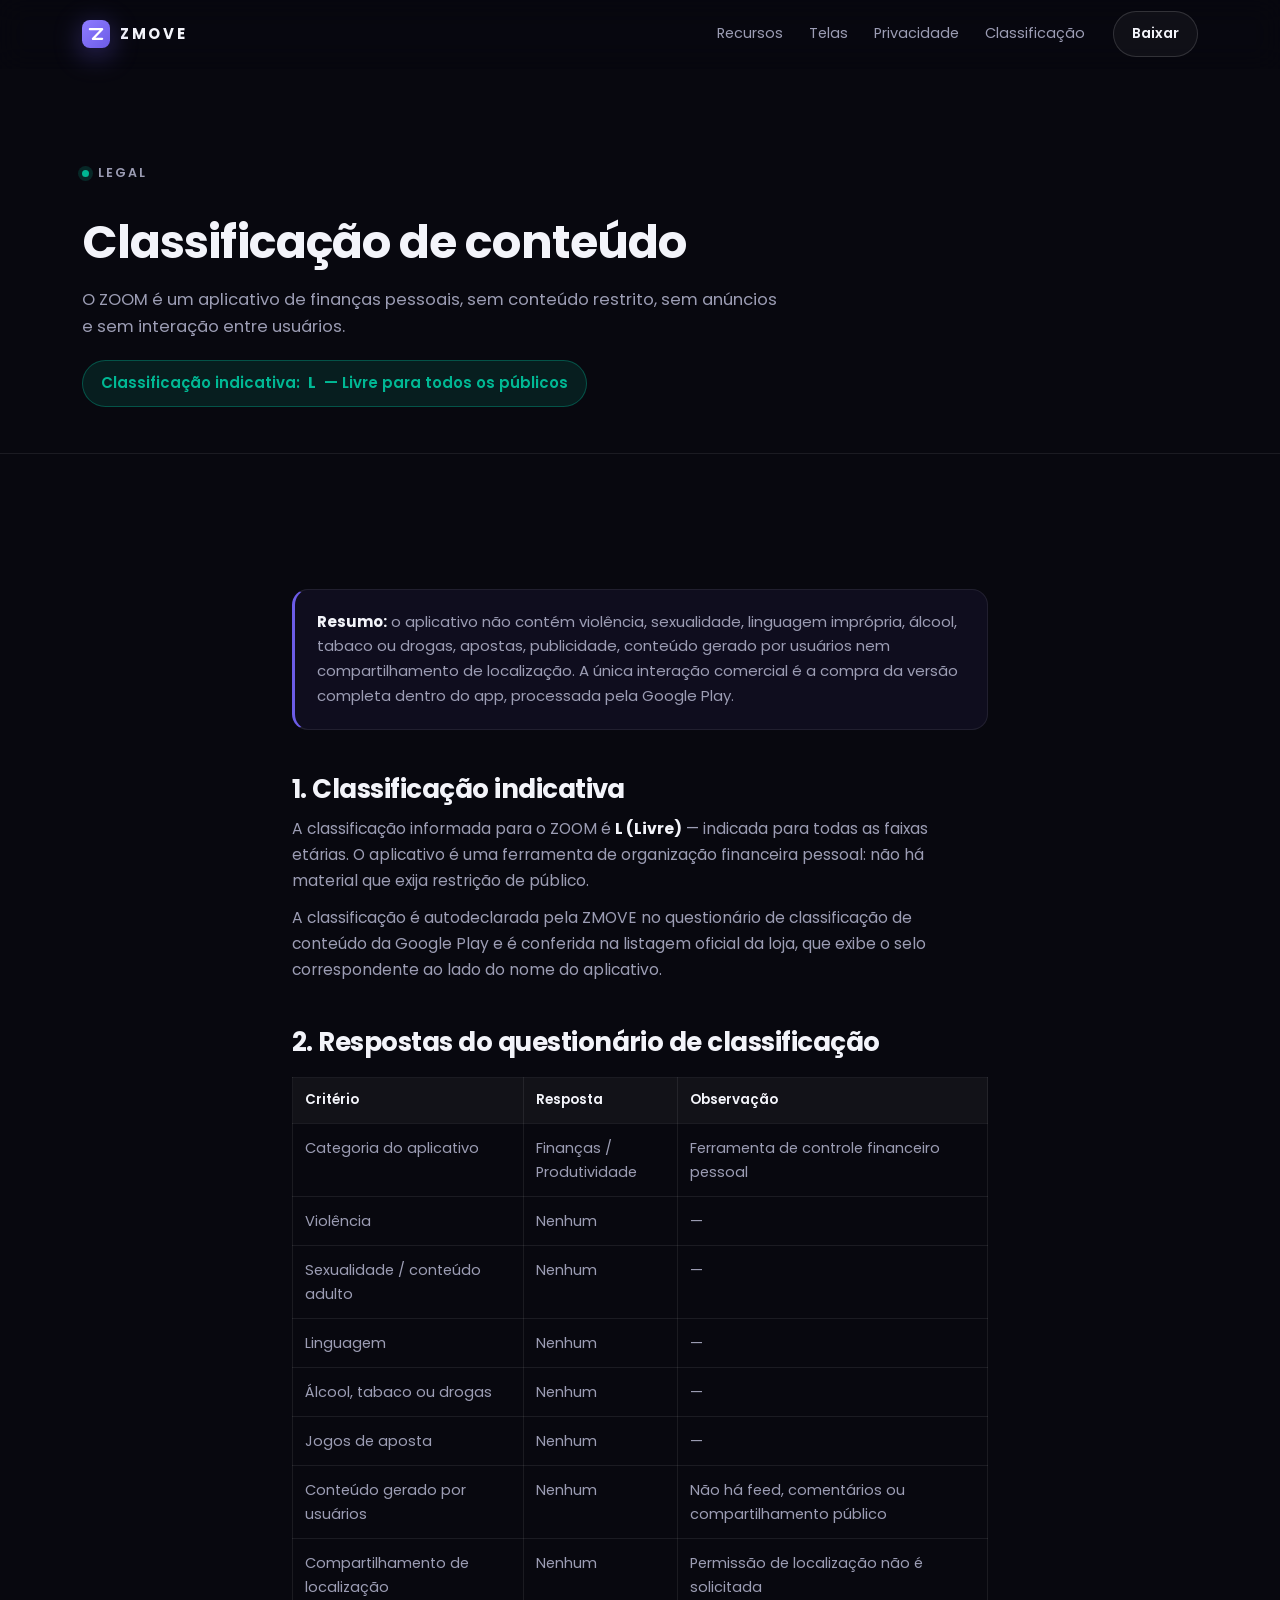
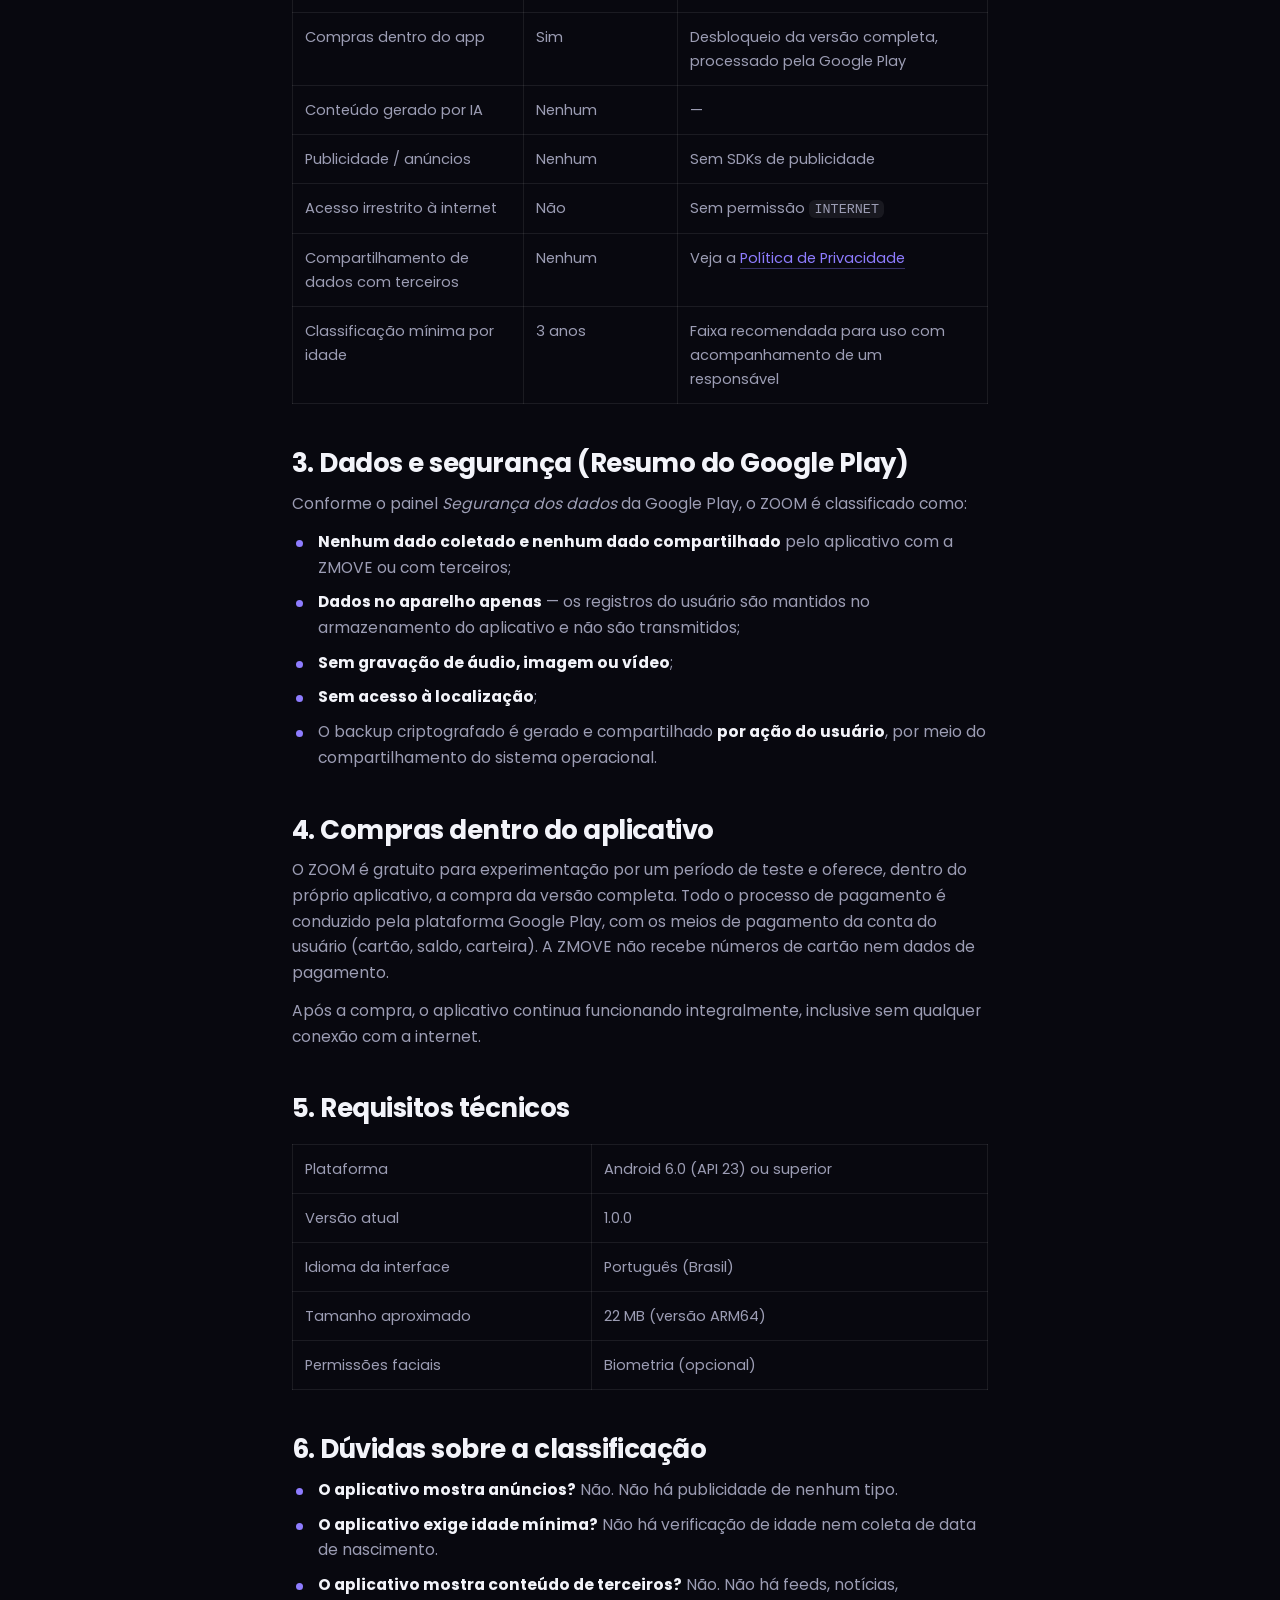
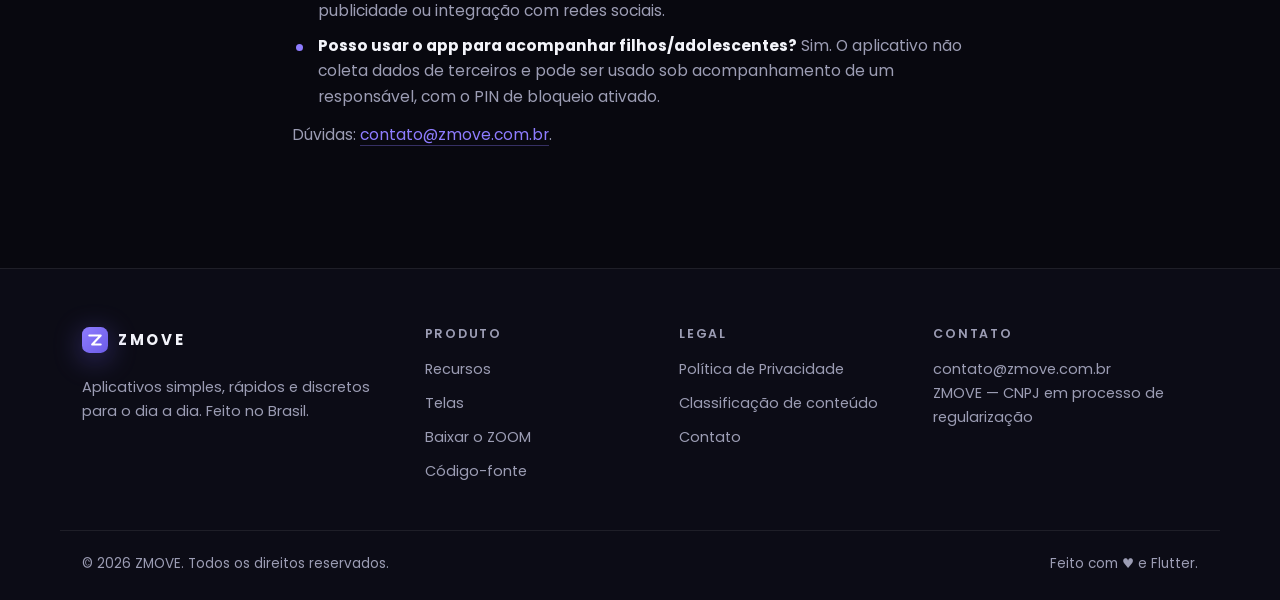
==== docs/classificacao.html @ 1a5eb906 "docs: site institucional da ZMOVE para GitHub Pages Site de produto do ZOOM hospedado na pasta docs/" ====
<!DOCTYPE html>
<html lang="pt-BR">
<head>
<meta charset="utf-8">
<meta name="viewport" content="width=device-width, initial-scale=1">
<title>Classificação de conteúdo — ZOOM | ZMOVE</title>
<meta name="description" content="Classificação de conteúdo do aplicativo ZOOM: Livre (L) para todos os públicos. Sem anúncios, sem conteúdo gerado por usuários, sem rastreamento de localização.">
<meta name="theme-color" content="#08080F">
<link rel="canonical" href="https://zmove.com.br/classificacao.html">
<meta property="og:type" content="article">
<meta property="og:site_name" content="ZMOVE">
<meta property="og:title" content="Classificação de conteúdo — ZOOM">
<meta property="og:description" content="Livre (L) para todos os públicos. Sem anúncios e sem conteúdo restrito.">
<meta property="og:url" content="https://zmove.com.br/classificacao.html">
<link rel="icon" href="favicon.svg" type="image/svg+xml">
<link rel="preload" href="assets/fonts/Poppins-600.ttf" as="font" type="font/ttf" crossorigin>
<link rel="stylesheet" href="assets/css/site.css">
</head>
<body>
<a class="skip" href="#conteudo">Pular para o conteúdo</a>

<header class="topbar">
  <div class="wrap topbar__inner">
    <a class="brand" href="index.html" aria-label="ZMOVE — página inicial">
      <span class="brand__mark" aria-hidden="true">
        <svg viewBox="0 0 32 32" width="28" height="28"><defs><linearGradient id="bgc" x1="0" y1="0" x2="1" y2="1"><stop offset="0" stop-color="#8E7CFF"/><stop offset="1" stop-color="#6C5CE7"/></linearGradient></defs><rect width="32" height="32" rx="9" fill="url(#bgc)"/><path d="M9 10.5h14L12.5 21.5H23" fill="none" stroke="#fff" stroke-width="2.6" stroke-linecap="round" stroke-linejoin="round"/></svg>
      </span>
      <span class="brand__name">ZMOVE</span>
    </a>
    <nav class="nav" aria-label="Navegação principal">
      <a href="index.html#recursos">Recursos</a>
      <a href="index.html#telas">Telas</a>
      <a href="index.html#privacidade">Privacidade</a>
      <a href="classificacao.html">Classificação</a>
    </nav>
    <a class="btn btn--ghost btn--sm topbar__cta" href="index.html#baixar">Baixar</a>
    <button class="burger" id="burger" aria-label="Abrir menu" aria-expanded="false" aria-controls="menu-mobile">
      <span></span><span></span><span></span>
    </button>
  </div>
  <nav class="menu" id="menu-mobile" hidden aria-label="Menu móvel">
    <a href="index.html#recursos">Recursos</a>
    <a href="index.html#telas">Telas</a>
    <a href="index.html#privacidade">Privacidade</a>
    <a href="classificacao.html">Classificação</a>
    <a href="index.html#baixar">Baixar</a>
  </nav>
</header>

<main id="conteudo">
  <section class="pagehead">
    <div class="wrap">
      <p class="eyebrow"><span class="dot"></span> Legal</p>
      <h1>Classificação de conteúdo</h1>
      <p class="sub">O ZOOM é um aplicativo de finanças pessoais, sem conteúdo restrito, sem anúncios e sem interação entre usuários.</p>
      <p style="margin-top:20px"><span class="badge badge--l">Classificação indicativa: <strong>L</strong> — Livre para todos os públicos</span></p>
    </div>
  </section>

  <section class="section">
    <div class="wrap prose">
      <div class="callout">
        <strong>Resumo:</strong> o aplicativo não contém violência, sexualidade, linguagem imprópria, álcool, tabaco ou drogas, apostas, publicidade, conteúdo gerado por usuários nem compartilhamento de localização. A única interação comercial é a compra da versão completa dentro do app, processada pela Google Play.
      </div>

      <h2>1. Classificação indicativa</h2>
      <p>A classificação informada para o ZOOM é <strong>L (Livre)</strong> — indicada para todas as faixas etárias. O aplicativo é uma ferramenta de organização financeira pessoal: não há material que exija restrição de público.</p>
      <p>A classificação é autodeclarada pela ZMOVE no questionário de classificação de conteúdo da Google Play e é conferida na listagem oficial da loja, que exibe o selo correspondente ao lado do nome do aplicativo.</p>

      <h2>2. Respostas do questionário de classificação</h2>
      <table class="tagtable">
        <thead><tr><th>Critério</th><th>Resposta</th><th>Observação</th></tr></thead>
        <tbody>
          <tr><td>Categoria do aplicativo</td><td>Finanças / Produtividade</td><td>Ferramenta de controle financeiro pessoal</td></tr>
          <tr><td>Violência</td><td>Nenhum</td><td>—</td></tr>
          <tr><td>Sexualidade / conteúdo adulto</td><td>Nenhum</td><td>—</td></tr>
          <tr><td>Linguagem</td><td>Nenhum</td><td>—</td></tr>
          <tr><td>Álcool, tabaco ou drogas</td><td>Nenhum</td><td>—</td></tr>
          <tr><td>Jogos de aposta</td><td>Nenhum</td><td>—</td></tr>
          <tr><td>Conteúdo gerado por usuários</td><td>Nenhum</td><td>Não há feed, comentários ou compartilhamento público</td></tr>
          <tr><td>Compartilhamento de localização</td><td>Nenhum</td><td>Permissão de localização não é solicitada</td></tr>
          <tr><td>Compras dentro do app</td><td>Sim</td><td>Desbloqueio da versão completa, processado pela Google Play</td></tr>
          <tr><td>Conteúdo gerado por IA</td><td>Nenhum</td><td>—</td></tr>
          <tr><td>Publicidade / anúncios</td><td>Nenhum</td><td>Sem SDKs de publicidade</td></tr>
          <tr><td>Acesso irrestrito à internet</td><td>Não</td><td>Sem permissão <code>INTERNET</code></td></tr>
          <tr><td>Compartilhamento de dados com terceiros</td><td>Nenhum</td><td>Veja a <a href="politica-de-privacidade.html">Política de Privacidade</a></td></tr>
          <tr><td>Classificação mínima por idade</td><td>3 anos</td><td>Faixa recomendada para uso com acompanhamento de um responsável</td></tr>
        </tbody>
      </table>

      <h2>3. Dados e segurança (Resumo do Google Play)</h2>
      <p>Conforme o painel <em>Segurança dos dados</em> da Google Play, o ZOOM é classificado como:</p>
      <ul>
        <li><strong>Nenhum dado coletado e nenhum dado compartilhado</strong> pelo aplicativo com a ZMOVE ou com terceiros;</li>
        <li><strong>Dados no aparelho apenas</strong> — os registros do usuário são mantidos no armazenamento do aplicativo e não são transmitidos;</li>
        <li><strong>Sem gravação de áudio, imagem ou vídeo</strong>;</li>
        <li><strong>Sem acesso à localização</strong>;</li>
        <li>O backup criptografado é gerado e compartilhado <strong>por ação do usuário</strong>, por meio do compartilhamento do sistema operacional.</li>
      </ul>

      <h2>4. Compras dentro do aplicativo</h2>
      <p>O ZOOM é gratuito para experimentação por um período de teste e oferece, dentro do próprio aplicativo, a compra da versão completa. Todo o processo de pagamento é conduzido pela plataforma Google Play, com os meios de pagamento da conta do usuário (cartão, saldo, carteira). A ZMOVE não recebe números de cartão nem dados de pagamento.</p>
      <p>Após a compra, o aplicativo continua funcionando integralmente, inclusive sem qualquer conexão com a internet.</p>

      <h2>5. Requisitos técnicos</h2>
      <table class="tagtable">
        <tbody>
          <tr><td>Plataforma</td><td>Android 6.0 (API 23) ou superior</td></tr>
          <tr><td>Versão atual</td><td>1.0.0</td></tr>
          <tr><td>Idioma da interface</td><td>Português (Brasil)</td></tr>
          <tr><td>Tamanho aproximado</td><td>22 MB (versão ARM64)</td></tr>
          <tr><td>Permissões faciais</td><td>Biometria (opcional)</td></tr>
        </tbody>
      </table>

      <h2>6. Dúvidas sobre a classificação</h2>
      <ul>
        <li><strong>O aplicativo mostra anúncios?</strong> Não. Não há publicidade de nenhum tipo.</li>
        <li><strong>O aplicativo exige idade mínima?</strong> Não há verificação de idade nem coleta de data de nascimento.</li>
        <li><strong>O aplicativo mostra conteúdo de terceiros?</strong> Não. Não há feeds, notícias, publicidade ou integração com redes sociais.</li>
        <li><strong>Posso usar o app para acompanhar filhos/adolescentes?</strong> Sim. O aplicativo não coleta dados de terceiros e pode ser usado sob acompanhamento de um responsável, com o PIN de bloqueio ativado.</li>
      </ul>
      <p>Dúvidas: <a href="mailto:contato@zmove.com.br">contato@zmove.com.br</a>.</p>
    </div>
  </section>
</main>

<footer class="footer">
  <div class="wrap footer__grid">
    <div>
      <a class="brand" href="index.html">
        <span class="brand__mark" aria-hidden="true">
          <svg viewBox="0 0 32 32" width="26" height="26"><defs><linearGradient id="bgf2" x1="0" y1="0" x2="1" y2="1"><stop offset="0" stop-color="#8E7CFF"/><stop offset="1" stop-color="#6C5CE7"/></linearGradient></defs><rect width="32" height="32" rx="9" fill="url(#bgf2)"/><path d="M9 10.5h14L12.5 21.5H23" fill="none" stroke="#fff" stroke-width="2.6" stroke-linecap="round" stroke-linejoin="round"/></svg>
        </span>
        <span class="brand__name">ZMOVE</span>
      </a>
      <p class="footer__about">Aplicativos simples, rápidos e discretos para o dia a dia. Feito no Brasil.</p>
    </div>
    <nav aria-label="Rodapé">
      <h4>Produto</h4>
      <ul role="list">
        <li><a href="index.html#recursos">Recursos</a></li>
        <li><a href="index.html#telas">Telas</a></li>
        <li><a href="index.html#baixar">Baixar o ZOOM</a></li>
        <li><a href="https://github.com/zmove-digital/zoom" rel="noopener">Código-fonte</a></li>
      </ul>
    </nav>
    <nav aria-label="Legal">
      <h4>Legal</h4>
      <ul role="list">
        <li><a href="politica-de-privacidade.html">Política de Privacidade</a></li>
        <li><a href="classificacao.html">Classificação de conteúdo</a></li>
        <li><a href="mailto:contato@zmove.com.br">Contato</a></li>
      </ul>
    </nav>
    <div>
      <h4>Contato</h4>
      <p class="footer__about">
        <a href="mailto:contato@zmove.com.br">contato@zmove.com.br</a><br>
        ZMOVE — CNPJ em processo de regularização
      </p>
    </div>
  </div>
  <div class="wrap footer__bottom">
    <p>© 2026 ZMOVE. Todos os direitos reservados.</p>
    <p>Feito com <span aria-label="amor">♥</span> e Flutter.</p>
  </div>
</footer>

<script src="assets/js/site.js" defer></script>
</body>
</html>
---- docs/assets/css/site.css ----
/* =========================================================
   ZMOVE — site do ZOOM
   Sem frameworks, sem requisições externas. Fonte local.
   ========================================================= */

@font-face{font-family:'Poppins';src:url('../fonts/Poppins-400.ttf') format('truetype');font-weight:400;font-style:normal;font-display:swap}
@font-face{font-family:'Poppins';src:url('../fonts/Poppins-500.ttf') format('truetype');font-weight:500;font-style:normal;font-display:swap}
@font-face{font-family:'Poppins';src:url('../fonts/Poppins-600.ttf') format('truetype');font-weight:600;font-style:normal;font-display:swap}
@font-face{font-family:'Poppins';src:url('../fonts/Poppins-700.ttf') format('truetype');font-weight:700;font-style:normal;font-display:swap}

:root{
  --bg:#08080F;
  --bg-2:#0C0C16;
  --surface:#11111D;
  --surface-2:#151524;
  --line:rgba(255,255,255,.08);
  --line-2:rgba(255,255,255,.14);
  --text:#F3F4FA;
  --muted:#9C9DB4;
  --brand:#6C5CE7;
  --brand-2:#8E7CFF;
  --mint:#00B894;
  --warn:#EF476F;
  --r-lg:22px;
  --r-md:16px;
  --r-sm:10px;
  --max:1160px;
  --shadow:0 30px 70px -30px rgba(0,0,0,.85);
  --font:'Poppins',system-ui,-apple-system,'Segoe UI',Roboto,'Helvetica Neue',Arial,sans-serif;
  --ease:cubic-bezier(.22,.61,.36,1);
}

*,*::before,*::after{box-sizing:border-box}
html{scroll-behavior:smooth;-webkit-text-size-adjust:100%}
body{
  margin:0;background:var(--bg);color:var(--text);
  font-family:var(--font);font-size:16px;line-height:1.65;font-weight:400;
  -webkit-font-smoothing:antialiased;text-rendering:optimizeLegibility;
  overflow-x:hidden;
}
img{max-width:100%;display:block}
a{color:inherit;text-decoration:none}
h1,h2,h3,h4{line-height:1.18;margin:0;letter-spacing:-.02em;font-weight:700}
p{margin:0}
ul,ol{margin:0;padding:0;list-style:none}
code{font-family:ui-monospace,SFMono-Regular,Menlo,Consolas,monospace;font-size:.92em;background:rgba(255,255,255,.07);padding:.12em .4em;border-radius:6px}
:focus-visible{outline:2px solid var(--brand-2);outline-offset:3px;border-radius:6px}

.wrap{width:100%;max-width:var(--max);margin:0 auto;padding:0 22px}
.wrap--narrow{max-width:780px}
.skip{position:absolute;left:-999px;top:0;background:var(--brand);color:#fff;padding:10px 16px;border-radius:0 0 10px 0;z-index:100}
.skip:focus{left:0}

/* ---------- topo ---------- */
.topbar{position:sticky;top:0;z-index:50;background:rgba(8,8,15,.72);backdrop-filter:blur(14px) saturate(140%);-webkit-backdrop-filter:blur(14px) saturate(140%);border-bottom:1px solid transparent;transition:border-color .3s}
.topbar.is-stuck{border-bottom-color:var(--line)}
.topbar__inner{display:flex;align-items:center;gap:22px;height:68px}
.brand{display:inline-flex;align-items:center;gap:10px;font-weight:700;letter-spacing:.14em;font-size:15px}
.brand__name{white-space:nowrap;letter-spacing:.18em}
.brand__mark{display:grid;place-items:center;filter:drop-shadow(0 6px 14px rgba(108,92,231,.45))}
.nav{display:flex;gap:26px;margin-left:auto;font-size:14.5px;color:var(--muted)}
.nav a{transition:color .2s}
.nav a:hover{color:var(--text)}
.topbar__cta{margin-left:6px}
.burger{display:none;margin-left:auto;width:42px;height:42px;border:1px solid var(--line);background:transparent;border-radius:12px;cursor:pointer;padding:0}
.burger span{display:block;width:18px;height:2px;background:var(--text);margin:3px auto;border-radius:2px;transition:transform .25s var(--ease),opacity .2s}
.burger[aria-expanded="true"] span:nth-child(1){transform:translateY(5px) rotate(45deg)}
.burger[aria-expanded="true"] span:nth-child(2){opacity:0}
.burger[aria-expanded="true"] span:nth-child(3){transform:translateY(-5px) rotate(-45deg)}
.menu{display:none;flex-direction:column;gap:4px;padding:10px 22px 20px;border-top:1px solid var(--line);background:var(--bg-2)}
.menu a{padding:12px 0;color:var(--muted);border-bottom:1px solid var(--line);font-size:15px}
.menu a:last-child{border-bottom:0;color:var(--text);font-weight:600}

/* ---------- botoes ---------- */
.btn{display:inline-flex;align-items:center;justify-content:center;gap:10px;padding:14px 24px;border-radius:999px;font-weight:600;font-size:15px;border:1px solid transparent;cursor:pointer;transition:transform .25s var(--ease),box-shadow .25s var(--ease),background .25s,border-color .25s;white-space:nowrap}
.btn--primary{background:linear-gradient(135deg,var(--brand) 0%,var(--brand-2) 100%);color:#fff;box-shadow:0 14px 34px -14px rgba(108,92,231,.95)}
.btn--primary:hover{transform:translateY(-2px);box-shadow:0 20px 44px -14px rgba(108,92,231,1)}
.btn--ghost{background:rgba(255,255,255,.04);border-color:var(--line-2);color:var(--text)}
.btn--ghost:hover{background:rgba(255,255,255,.08);transform:translateY(-2px)}
.btn--sm{padding:10px 18px;font-size:14px}
.btn--lg{padding:17px 34px;font-size:16.5px}

/* ---------- hero ---------- */
.hero{position:relative;overflow:hidden;padding:clamp(56px,8vw,104px) 0 clamp(60px,7vw,96px)}
.hero__glow{position:absolute;inset:-30% -10% auto -10%;height:820px;background:
  radial-gradient(46% 42% at 22% 38%,rgba(108,92,231,.42),transparent 70%),
  radial-gradient(38% 38% at 82% 22%,rgba(0,184,148,.20),transparent 72%);
  filter:blur(18px);pointer-events:none}
.hero__grid{position:relative;display:grid;grid-template-columns:1.06fr .94fr;gap:52px;align-items:center}
.hero__copy{max-width:620px}
.eyebrow{display:inline-flex;align-items:center;gap:9px;font-size:12.5px;letter-spacing:.16em;text-transform:uppercase;color:var(--muted);font-weight:600;margin-bottom:18px}
.eyebrow .dot{width:7px;height:7px;border-radius:50%;background:var(--mint);box-shadow:0 0 0 4px rgba(0,184,148,.18)}
.hero h1{font-size:clamp(34px,5.4vw,58px);letter-spacing:-.035em}
.grad{background:linear-gradient(100deg,var(--brand-2),#B7A9FF 55%,var(--mint));-webkit-background-clip:text;background-clip:text;color:transparent}
.lede{margin-top:20px;font-size:clamp(16px,1.5vw,18.5px);color:var(--muted);max-width:56ch}
.lede strong{color:var(--text);font-weight:600}
.hero__actions{display:flex;flex-wrap:wrap;gap:14px;margin-top:32px}
.pills{display:flex;flex-wrap:wrap;gap:9px;margin-top:30px}
.pills li{font-size:13px;color:var(--muted);border:1px solid var(--line);background:rgba(255,255,255,.03);padding:7px 14px;border-radius:999px}

.hero__art{position:relative;display:flex;justify-content:center}
.phone{position:relative;display:block;background:#05050A;border:9px solid #191926;border-radius:44px;padding:9px;box-shadow:var(--shadow),0 0 0 1px rgba(255,255,255,.07) inset;overflow:hidden}
.phone img{width:100%;height:100%;object-fit:cover;border-radius:36px;background:#0B0B14}
.phone__notch{position:absolute;top:9px;left:50%;transform:translateX(-50%);width:86px;height:20px;background:#05050A;border-radius:0 0 14px 14px;z-index:2}
.phone--hero{width:min(310px,74vw);aspect-ratio:9/20;animation:float 7s ease-in-out infinite}
@keyframes float{0%,100%{transform:translateY(0)}50%{transform:translateY(-14px)}}
.chip{position:absolute;display:inline-flex;align-items:center;gap:9px;padding:10px 16px;border-radius:999px;background:rgba(18,18,30,.86);border:1px solid var(--line-2);backdrop-filter:blur(10px);font-size:13px;font-weight:500;box-shadow:0 16px 40px -20px rgba(0,0,0,.9)}
.chip__i{display:grid;place-items:center;width:20px;height:20px;border-radius:50%;background:rgba(0,184,148,.18);color:var(--mint);font-size:12px;font-weight:700}
.chip--a{top:14%;left:-6%;animation:float 6.4s ease-in-out .4s infinite}
.chip--b{bottom:16%;right:-8%;animation:float 7.6s ease-in-out .9s infinite}

/* ---------- faixa de numeros ---------- */
.strip{border-block:1px solid var(--line);background:var(--bg-2)}
.strip__grid{display:grid;grid-template-columns:repeat(4,1fr);gap:20px;padding:30px 0}
.strip__item{display:flex;flex-direction:column;gap:3px;text-align:center}
.strip__item strong{font-size:26px;letter-spacing:-.02em}
.strip__item span{font-size:13px;color:var(--muted)}

/* ---------- secoes ---------- */
.section{padding:clamp(64px,8.5vw,120px) 0}
.section--alt{background:linear-gradient(180deg,var(--bg-2),var(--bg));border-block:1px solid var(--line)}
.h2{font-size:clamp(26px,3.6vw,40px);max-width:20ch}
.h2--sm{font-size:clamp(23px,2.8vw,32px)}
.sub{margin-top:16px;color:var(--muted);max-width:64ch;font-size:16.5px}
.note{margin-top:34px;padding:20px 24px;border:1px solid var(--line);border-left:3px solid var(--mint);border-radius:var(--r-md);background:rgba(0,184,148,.05);color:var(--muted);font-size:15px}
.note strong{color:var(--text)}

/* ---------- cartoes ---------- */
.grid{display:grid;gap:18px;margin-top:44px}
.grid--3{grid-template-columns:repeat(3,1fr)}
.card{position:relative;padding:26px 24px;border:1px solid var(--line);border-radius:var(--r-lg);background:linear-gradient(180deg,rgba(255,255,255,.045),rgba(255,255,255,.015));transition:transform .3s var(--ease),border-color .3s,box-shadow .3s;overflow:hidden}
.card:hover{transform:translateY(-4px);border-color:var(--line-2);box-shadow:var(--shadow)}
.card--accent{background:linear-gradient(180deg,rgba(108,92,231,.16),rgba(108,92,231,.04));border-color:rgba(108,92,231,.34)}
.card__ico{display:grid;place-items:center;width:44px;height:44px;border-radius:13px;background:rgba(108,92,231,.16);border:1px solid rgba(108,92,231,.3);margin-bottom:18px}
.card__ico svg{width:21px;height:21px;fill:var(--brand-2)}
.card--accent .card__ico{background:rgba(255,255,255,.12);border-color:rgba(255,255,255,.22)}
.card--accent .card__ico svg{fill:#fff}
.card h3{font-size:17.5px;margin-bottom:9px}
.card p{color:var(--muted);font-size:14.8px;line-height:1.6}
.card__title{font-size:17px;margin-bottom:16px}
.card--panel{background:var(--surface);border-color:var(--line);padding:28px 26px}

/* ---------- galeria ---------- */
.gallery{display:grid;grid-template-columns:repeat(3,1fr);gap:26px;margin-top:46px}
.shot{background:none;border:0;padding:0;cursor:pointer;display:flex;flex-direction:column;align-items:center;gap:16px}
.phone--sm{width:min(232px,68vw);aspect-ratio:9/20;transition:transform .35s var(--ease),box-shadow .35s}
.shot:hover .phone--sm{transform:translateY(-6px) scale(1.015);box-shadow:var(--shadow),0 0 0 1px rgba(142,124,255,.35) inset}
.shot__cap{font-size:14px;color:var(--muted);font-weight:500;letter-spacing:.02em}
.shot:hover .shot__cap{color:var(--text)}

/* ---------- lightbox ---------- */
.lightbox{position:fixed;inset:0;z-index:90;display:grid;place-items:center;padding:24px;background:rgba(4,4,9,.9);backdrop-filter:blur(8px)}
.lightbox[hidden]{display:none}
.lightbox figure{margin:0;display:flex;flex-direction:column;align-items:center;gap:16px}
.lightbox img{max-height:82vh;width:auto;border-radius:26px;box-shadow:var(--shadow);border:1px solid var(--line-2)}
.lightbox figcaption{color:var(--muted);font-size:14px}
.lightbox__close{position:absolute;top:20px;right:24px;width:44px;height:44px;border-radius:50%;border:1px solid var(--line-2);background:rgba(20,20,32,.8);color:var(--text);font-size:26px;line-height:1;cursor:pointer}

/* ---------- colunas ---------- */
.split{display:grid;grid-template-columns:1.05fr .95fr;gap:52px;align-items:start}
.split--center{align-items:center}
.checklist{margin:26px 0 30px;display:grid;gap:14px}
.checklist li{position:relative;padding-left:32px;color:var(--muted);font-size:15.5px}
.checklist li::before{content:"";position:absolute;left:0;top:7px;width:18px;height:18px;border-radius:50%;background:rgba(0,184,148,.16);border:1px solid rgba(0,184,148,.45)}
.checklist li::after{content:"";position:absolute;left:5px;top:12px;width:8px;height:5px;border-left:2px solid var(--mint);border-bottom:2px solid var(--mint);transform:rotate(-45deg)}
.checklist strong{color:var(--text);display:block;font-size:15.5px}

/* ---------- tabela ---------- */
.table{width:100%;border-collapse:collapse;font-size:14.5px}
.table th{text-align:left;font-size:12px;letter-spacing:.1em;text-transform:uppercase;color:var(--muted);font-weight:600;padding:0 0 12px}
.table td{padding:13px 0;border-top:1px solid var(--line);color:var(--muted);vertical-align:top}
.table td:first-child{color:var(--text);font-weight:500;width:40%}
.table td.is-none{color:var(--mint)}

/* ---------- passos ---------- */
.steps{display:grid;gap:18px;margin-top:24px;counter-reset:s}
.steps li{display:flex;gap:16px;align-items:flex-start}
.steps span{flex:0 0 34px;height:34px;display:grid;place-items:center;border-radius:50%;background:linear-gradient(135deg,var(--brand),var(--brand-2));font-weight:700;font-size:14px;color:#fff}
.steps strong{display:block;font-size:16px;margin-bottom:3px}
.steps p{color:var(--muted);font-size:14.5px}

/* ---------- classificacao ---------- */
.rating{display:grid;gap:0;margin:24px 0 26px;border:1px solid var(--line);border-radius:var(--r-md);overflow:hidden}
.rating li{display:flex;justify-content:space-between;gap:18px;padding:14px 18px;border-bottom:1px solid var(--line);font-size:14.5px}
.rating li:last-child{border-bottom:0}
.rating span{color:var(--muted)}
.rating strong{font-weight:600;text-align:right}

/* ---------- roadmap ---------- */
.roadmap{display:grid;gap:16px}
.roadmap li{padding:18px;border:1px solid var(--line);border-radius:var(--r-md);background:rgba(255,255,255,.02)}
.roadmap__tag{display:inline-block;font-size:11.5px;letter-spacing:.12em;text-transform:uppercase;font-weight:700;color:var(--mint);background:rgba(0,184,148,.12);border:1px solid rgba(0,184,148,.32);padding:4px 10px;border-radius:999px;margin-bottom:10px}
.roadmap__tag--ios{color:#7CC4FF;background:rgba(124,196,255,.12);border-color:rgba(124,196,255,.3)}
.roadmap__tag--win{color:var(--brand-2);background:rgba(108,92,231,.14);border-color:rgba(108,92,231,.34)}
.roadmap p{color:var(--muted);font-size:14.5px}

/* ---------- faq ---------- */
.faq{margin-top:34px;border-top:1px solid var(--line)}
.faq details{border-bottom:1px solid var(--line)}
.faq summary{cursor:pointer;list-style:none;padding:20px 44px 20px 0;position:relative;font-weight:600;font-size:16.5px}
.faq summary::-webkit-details-marker{display:none}
.faq summary::after{content:"+";position:absolute;right:6px;top:50%;transform:translateY(-50%);font-size:24px;font-weight:400;color:var(--brand-2);transition:transform .25s var(--ease)}
.faq details[open] summary::after{transform:translateY(-50%) rotate(45deg)}
.faq p{padding:0 44px 22px 0;color:var(--muted);font-size:15.3px}

/* ---------- cta ---------- */
.cta{text-align:center;display:flex;flex-direction:column;align-items:center;gap:18px}
.cta .sub{margin:0}
.cta__note{font-size:13.5px;color:var(--muted);margin-top:8px}
.cta__note a{color:var(--brand-2);border-bottom:1px solid rgba(142,124,255,.35)}

/* ---------- rodape ---------- */
.footer{background:var(--bg-2);border-top:1px solid var(--line);padding:58px 0 26px}
.footer__grid{display:grid;grid-template-columns:1.4fr 1fr 1fr 1.2fr;gap:34px}
.footer h4{font-size:12.5px;letter-spacing:.14em;text-transform:uppercase;color:var(--muted);margin-bottom:16px;font-weight:600}
.footer ul{display:grid;gap:10px;font-size:14.5px}
.footer ul a{color:var(--muted);transition:color .2s}
.footer ul a:hover{color:var(--text)}
.footer__about{color:var(--muted);font-size:14.5px;margin-top:14px;max-width:38ch}
.footer__bottom{display:flex;justify-content:space-between;gap:16px;flex-wrap:wrap;margin-top:46px;padding-top:22px;border-top:1px solid var(--line);color:var(--muted);font-size:13.5px}

/* ---------- paginas internas ---------- */
.pagehead{padding:clamp(48px,7vw,92px) 0 clamp(28px,4vw,46px);border-bottom:1px solid var(--line)}
.pagehead h1{font-size:clamp(30px,4.4vw,46px);margin-top:14px;max-width:22ch}
.prose{max-width:74ch}
.prose h2{font-size:clamp(20px,2.4vw,26px);margin:44px 0 12px}
.prose h3{font-size:17.5px;margin:30px 0 8px}
.prose p,.prose li{color:var(--muted);font-size:15.6px}
.prose p{margin:12px 0}
.prose ul,.prose ol{margin:12px 0 12px 4px;display:grid;gap:9px}
.prose ul li{padding-left:22px;position:relative}
.prose ul li::before{content:"";position:absolute;left:0;top:11px;width:7px;height:7px;border-radius:50%;background:var(--brand-2)}
.prose ol{counter-reset:o}
.prose ol li{padding-left:26px;position:relative;counter-increment:o}
.prose ol li::before{content:counter(o);position:absolute;left:0;top:1px;width:18px;height:18px;border-radius:50%;background:rgba(108,92,231,.2);color:var(--brand-2);font-size:11px;display:grid;place-items:center;font-weight:700}
.prose strong{color:var(--text)}
.prose a{color:var(--brand-2);border-bottom:1px solid rgba(142,124,255,.35)}
.callout{margin:26px 0;padding:20px 22px;border:1px solid var(--line);border-left:3px solid var(--brand);border-radius:var(--r-md);background:rgba(108,92,231,.07);color:var(--muted);font-size:15px}
.callout strong{color:var(--text)}
.tagtable{width:100%;border-collapse:collapse;margin:20px 0;font-size:14.6px}
.tagtable th{text-align:left;padding:11px 12px;background:rgba(255,255,255,.04);color:var(--text);font-weight:600;font-size:13.5px;border:1px solid var(--line)}
.tagtable td{padding:12px;border:1px solid var(--line);color:var(--muted);vertical-align:top}
.badge{display:inline-flex;align-items:center;gap:8px;padding:7px 14px;border-radius:999px;font-size:13.5px;font-weight:600;background:rgba(0,184,148,.12);border:1px solid rgba(0,184,148,.35);color:var(--mint)}
.badge--l{font-size:15px;padding:10px 18px}

/* ---------- responsivo ---------- */
@media (max-width:980px){
  .hero__grid{grid-template-columns:1fr;gap:56px}
  .hero__art{order:-1}
  .phone--hero{width:min(268px,66vw)}
  .chip--a{left:-2%}
  .chip--b{right:-2%}
  .grid--3{grid-template-columns:repeat(2,1fr)}
  .gallery{grid-template-columns:repeat(2,1fr)}
  .split{grid-template-columns:1fr;gap:38px}
  .footer__grid{grid-template-columns:1fr 1fr}
  .strip__grid{grid-template-columns:repeat(2,1fr);gap:26px}
}
@media (max-width:760px){
  .nav,.topbar__cta{display:none}
  .burger{display:block}
  .menu:not([hidden]){display:flex}
  .grid--3{grid-template-columns:1fr}
  .gallery{grid-template-columns:repeat(2,1fr);gap:18px}
  .phone--sm{width:min(160px,42vw)}
  .footer__grid{grid-template-columns:1fr}
  .footer__bottom{flex-direction:column;gap:6px}
  .h2{max-width:none}
}
@media (prefers-reduced-motion:reduce){
  html{scroll-behavior:auto}
  *,*::before,*::after{animation-duration:.001ms !important;animation-iteration-count:1 !important;transition-duration:.001ms !important}
}
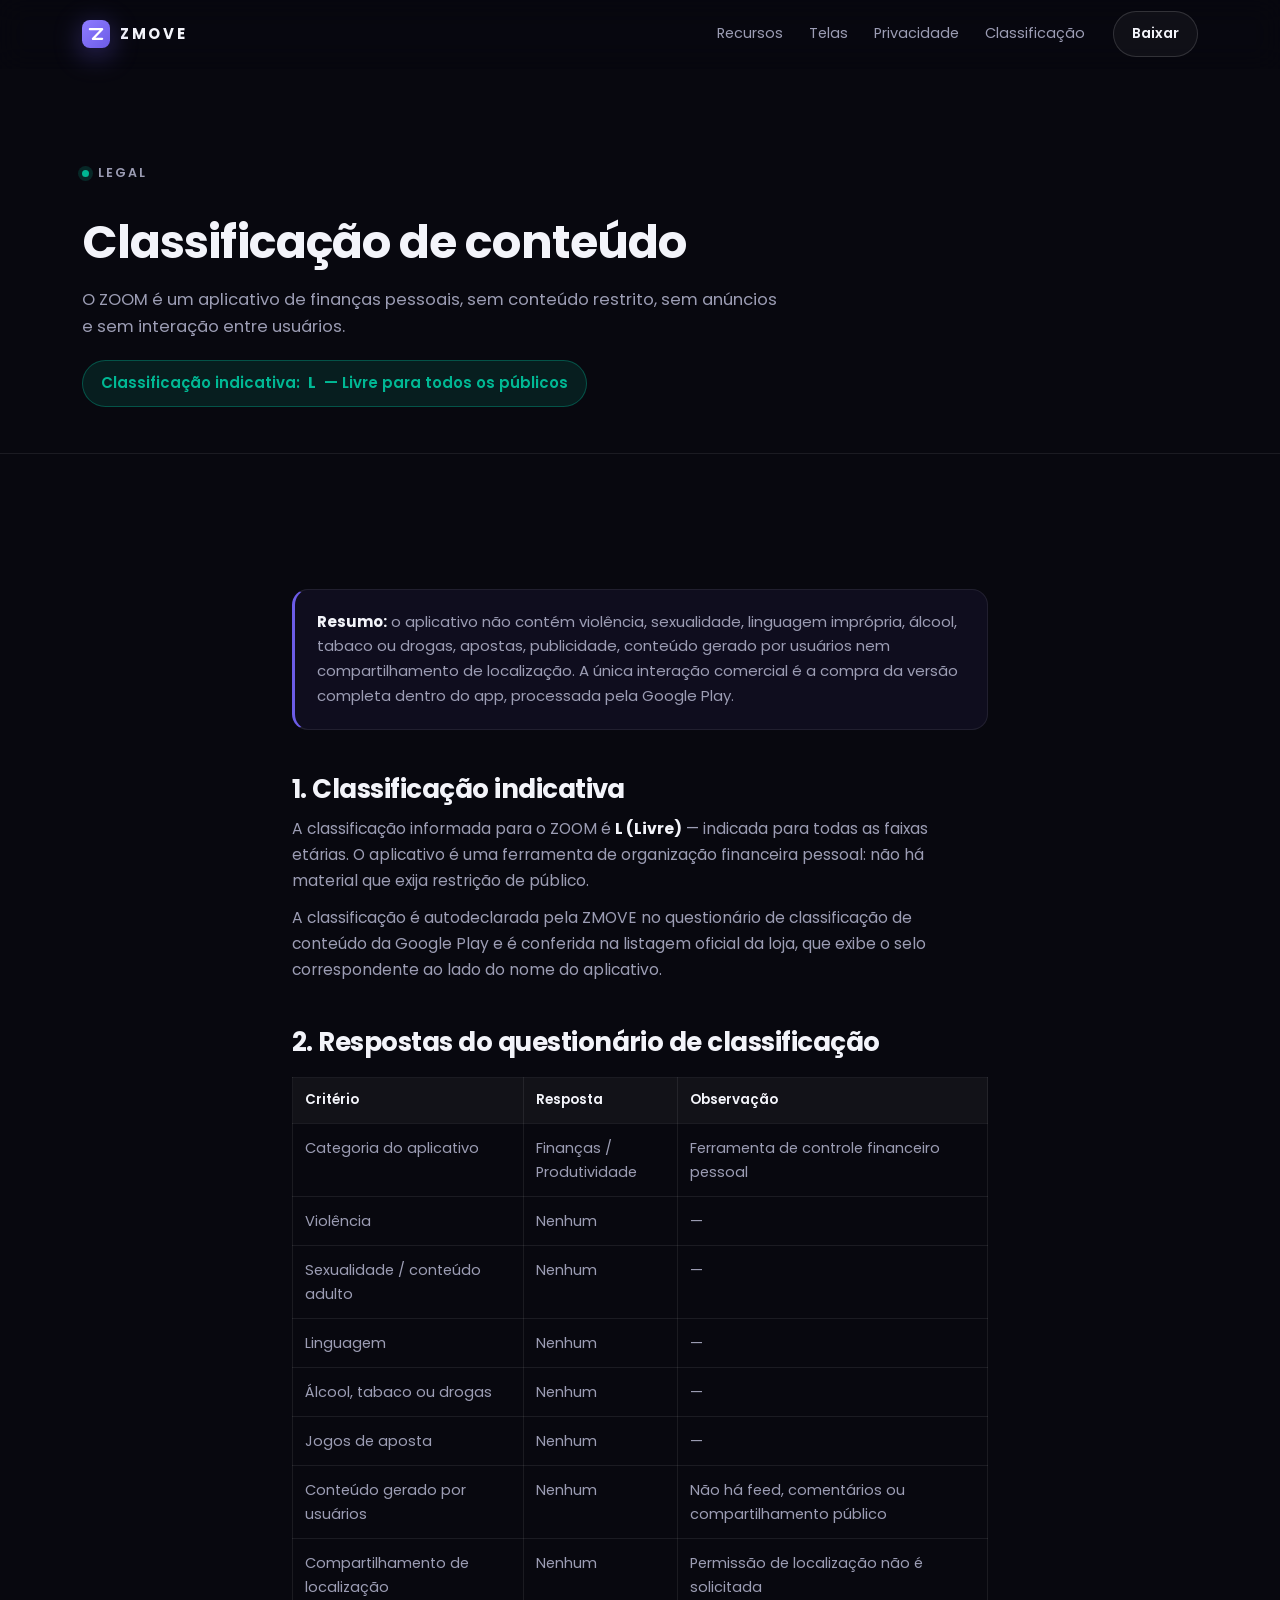
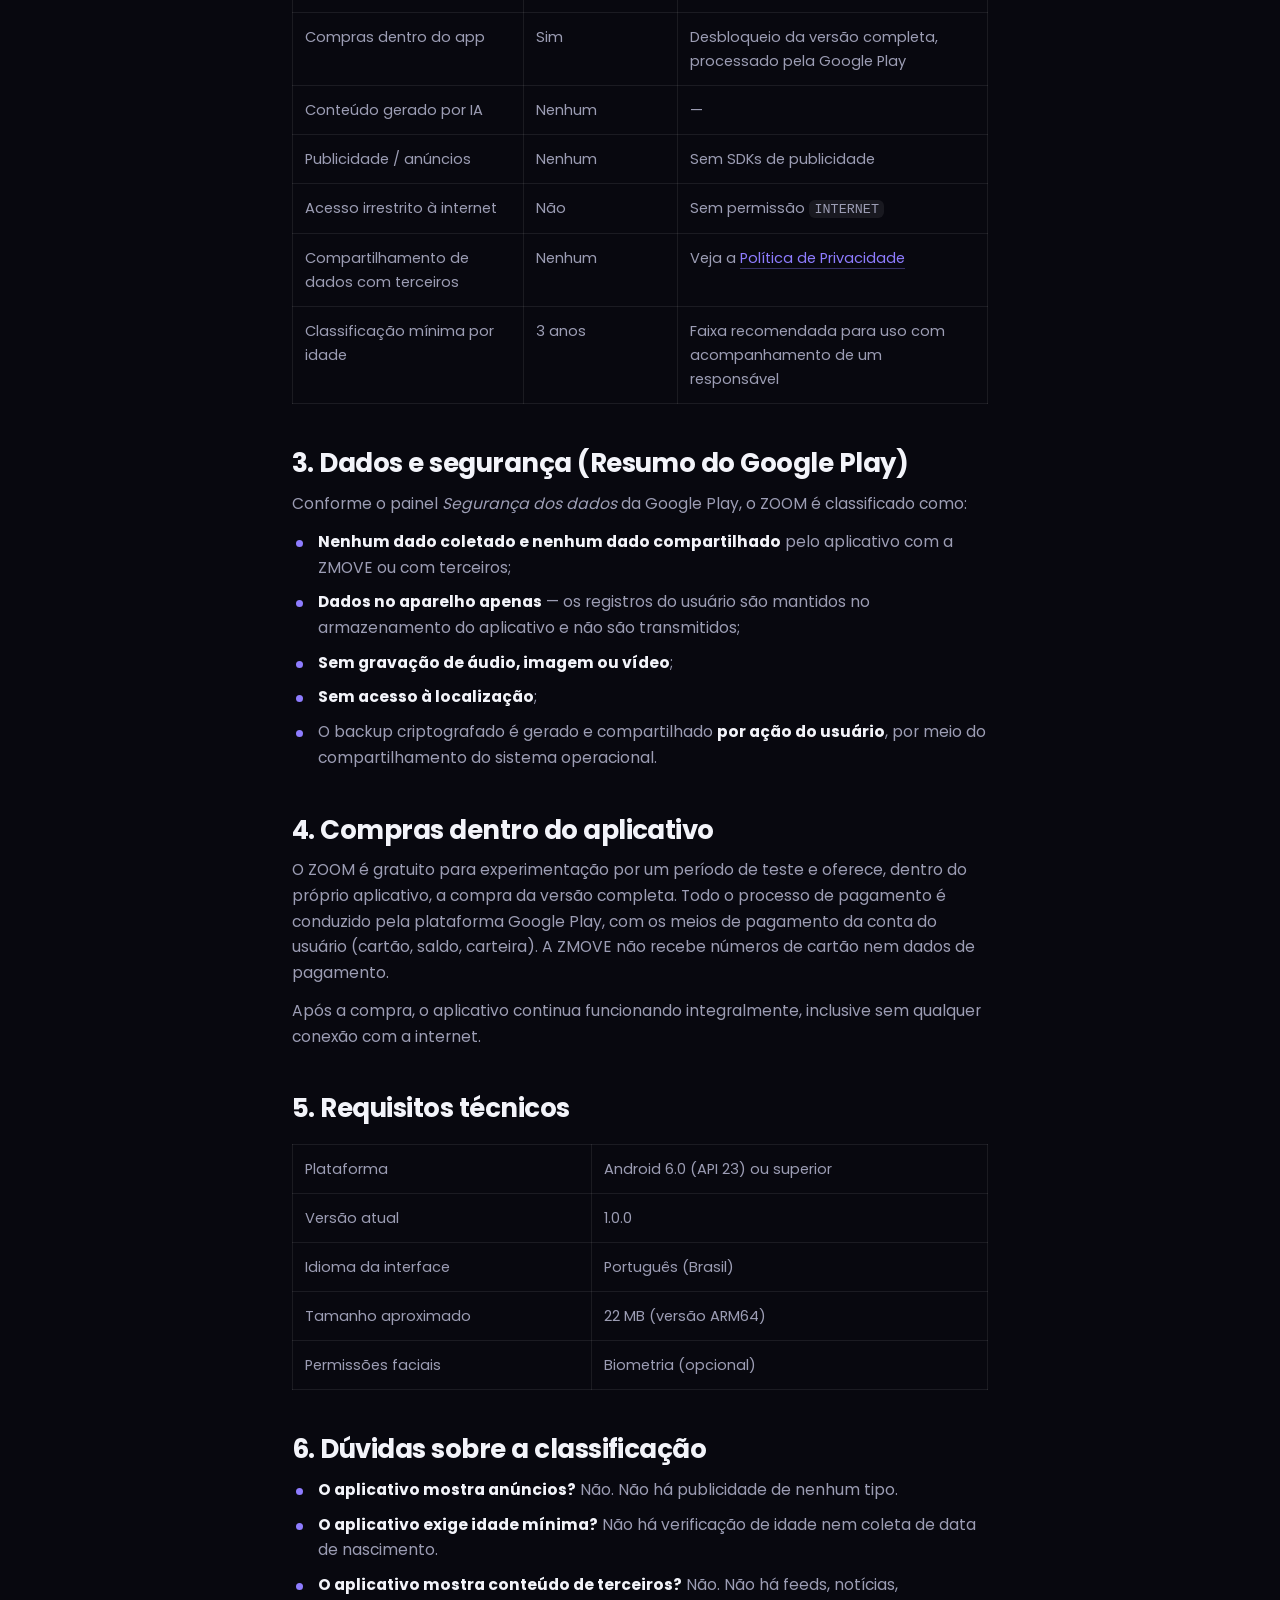
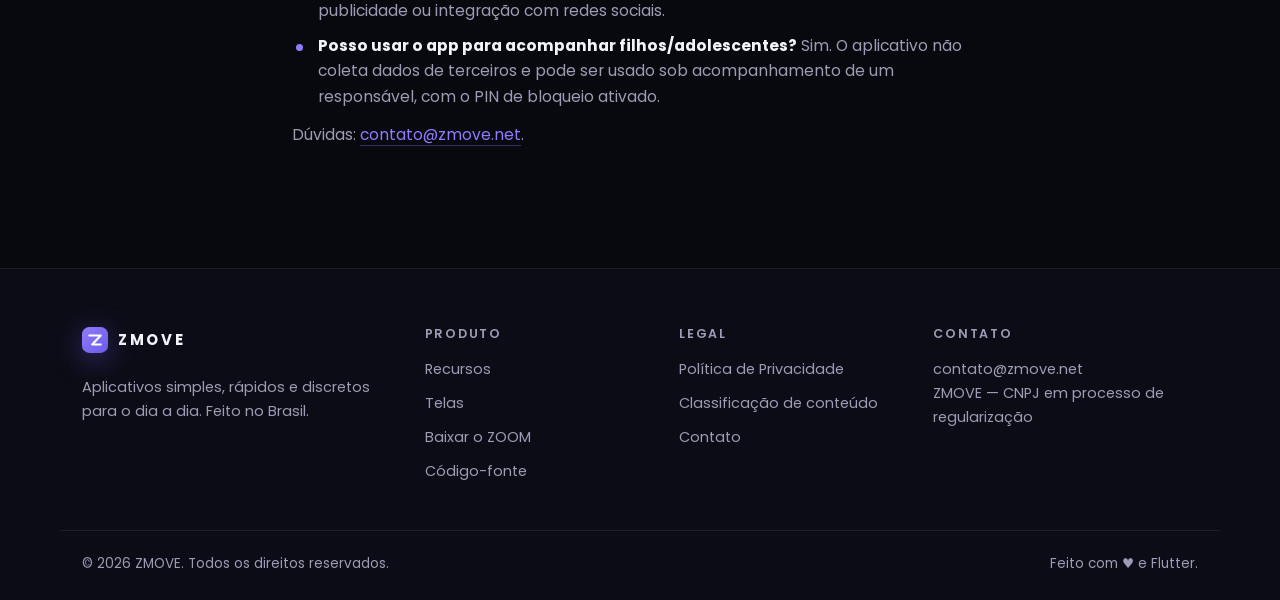
==== commit 0b82a7a4: "docs: dominio do site passa a ser zmove.net Substitui todas as referencias de zmove.com.br por zmove" ====
--- a/docs/classificacao.html
+++ b/docs/classificacao.html
@@ -6,12 +6,12 @@
 <title>Classificação de conteúdo — ZOOM | ZMOVE</title>
 <meta name="description" content="Classificação de conteúdo do aplicativo ZOOM: Livre (L) para todos os públicos. Sem anúncios, sem conteúdo gerado por usuários, sem rastreamento de localização.">
 <meta name="theme-color" content="#08080F">
-<link rel="canonical" href="https://zmove.com.br/classificacao.html">
+<link rel="canonical" href="https://zmove.net/classificacao.html">
 <meta property="og:type" content="article">
 <meta property="og:site_name" content="ZMOVE">
 <meta property="og:title" content="Classificação de conteúdo — ZOOM">
 <meta property="og:description" content="Livre (L) para todos os públicos. Sem anúncios e sem conteúdo restrito.">
-<meta property="og:url" content="https://zmove.com.br/classificacao.html">
+<meta property="og:url" content="https://zmove.net/classificacao.html">
 <link rel="icon" href="favicon.svg" type="image/svg+xml">
 <link rel="preload" href="assets/fonts/Poppins-600.ttf" as="font" type="font/ttf" crossorigin>
 <link rel="stylesheet" href="assets/css/site.css">
@@ -120,7 +120,7 @@
         <li><strong>O aplicativo mostra conteúdo de terceiros?</strong> Não. Não há feeds, notícias, publicidade ou integração com redes sociais.</li>
         <li><strong>Posso usar o app para acompanhar filhos/adolescentes?</strong> Sim. O aplicativo não coleta dados de terceiros e pode ser usado sob acompanhamento de um responsável, com o PIN de bloqueio ativado.</li>
       </ul>
-      <p>Dúvidas: <a href="mailto:contato@zmove.com.br">contato@zmove.com.br</a>.</p>
+      <p>Dúvidas: <a href="mailto:contato@zmove.net">contato@zmove.net</a>.</p>
     </div>
   </section>
 </main>
@@ -150,13 +150,13 @@
       <ul role="list">
         <li><a href="politica-de-privacidade.html">Política de Privacidade</a></li>
         <li><a href="classificacao.html">Classificação de conteúdo</a></li>
-        <li><a href="mailto:contato@zmove.com.br">Contato</a></li>
+        <li><a href="mailto:contato@zmove.net">Contato</a></li>
       </ul>
     </nav>
     <div>
       <h4>Contato</h4>
       <p class="footer__about">
-        <a href="mailto:contato@zmove.com.br">contato@zmove.com.br</a><br>
+        <a href="mailto:contato@zmove.net">contato@zmove.net</a><br>
         ZMOVE — CNPJ em processo de regularização
       </p>
     </div>
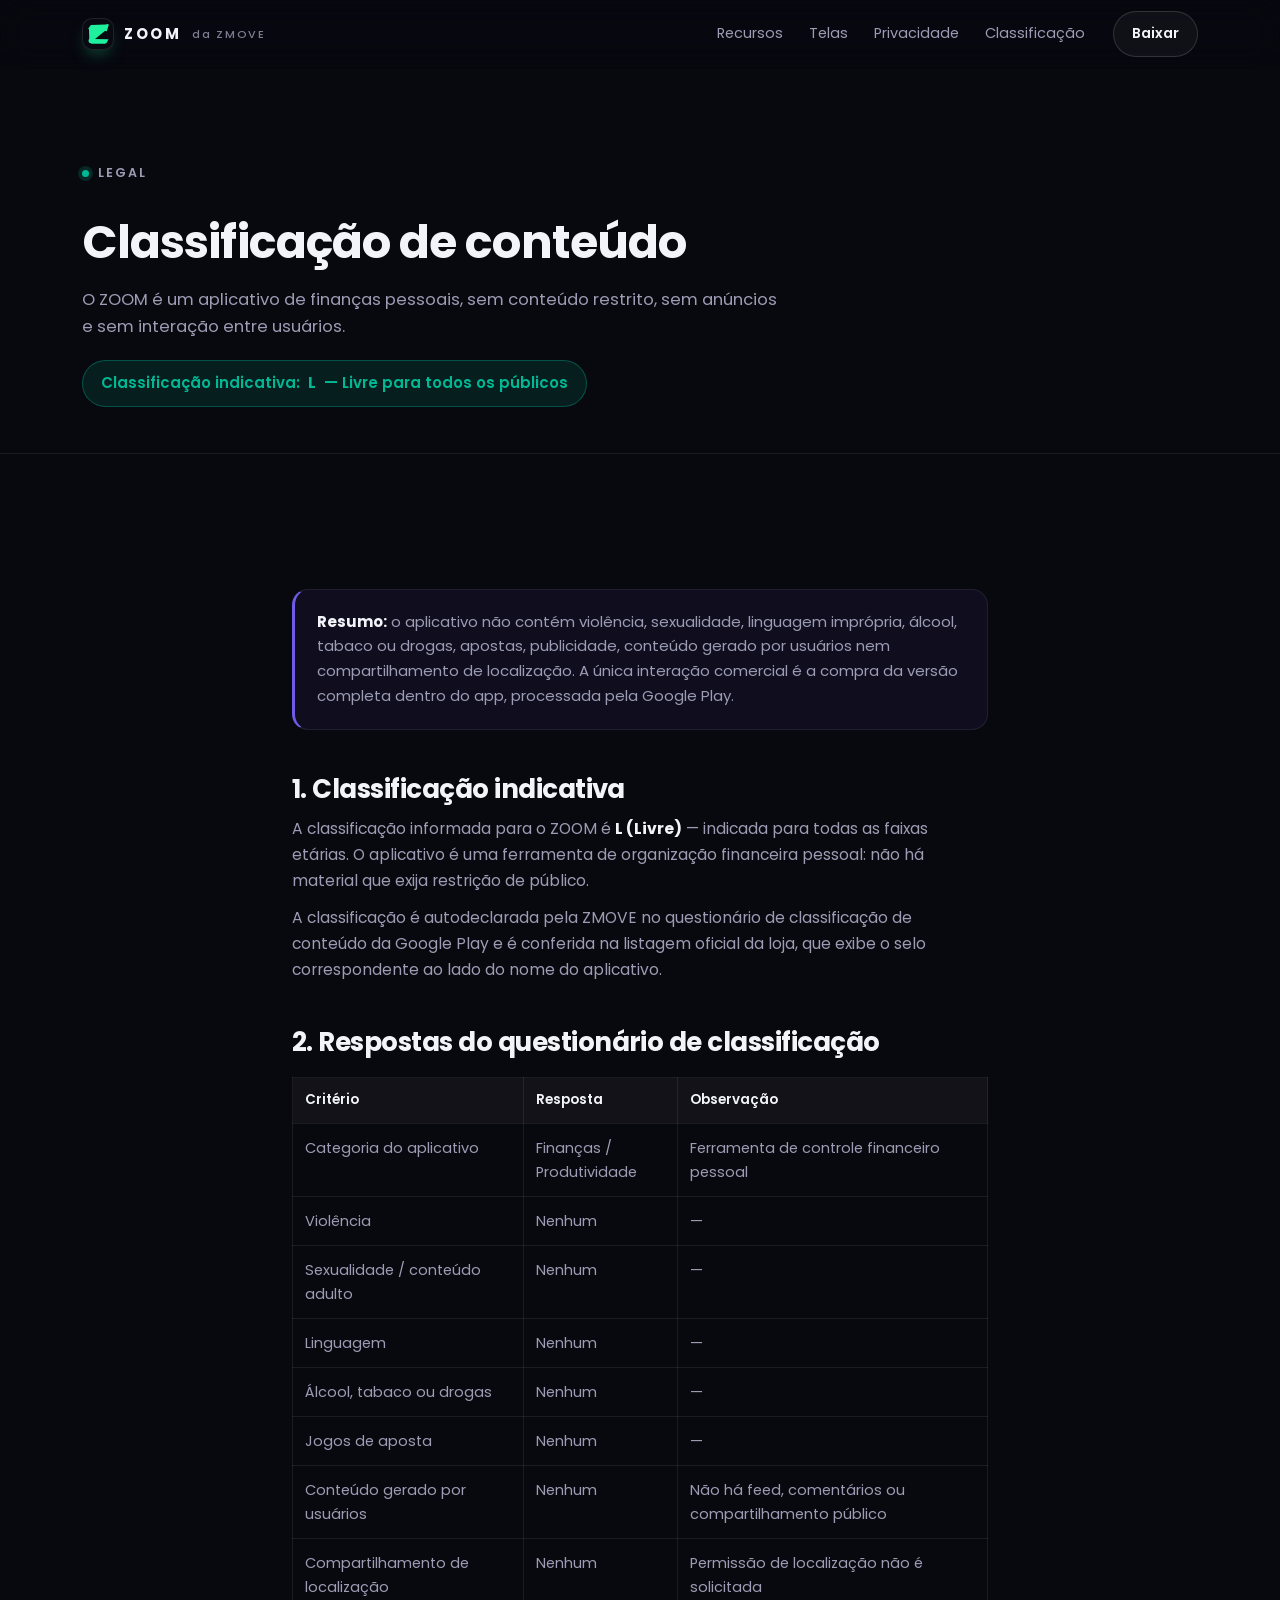
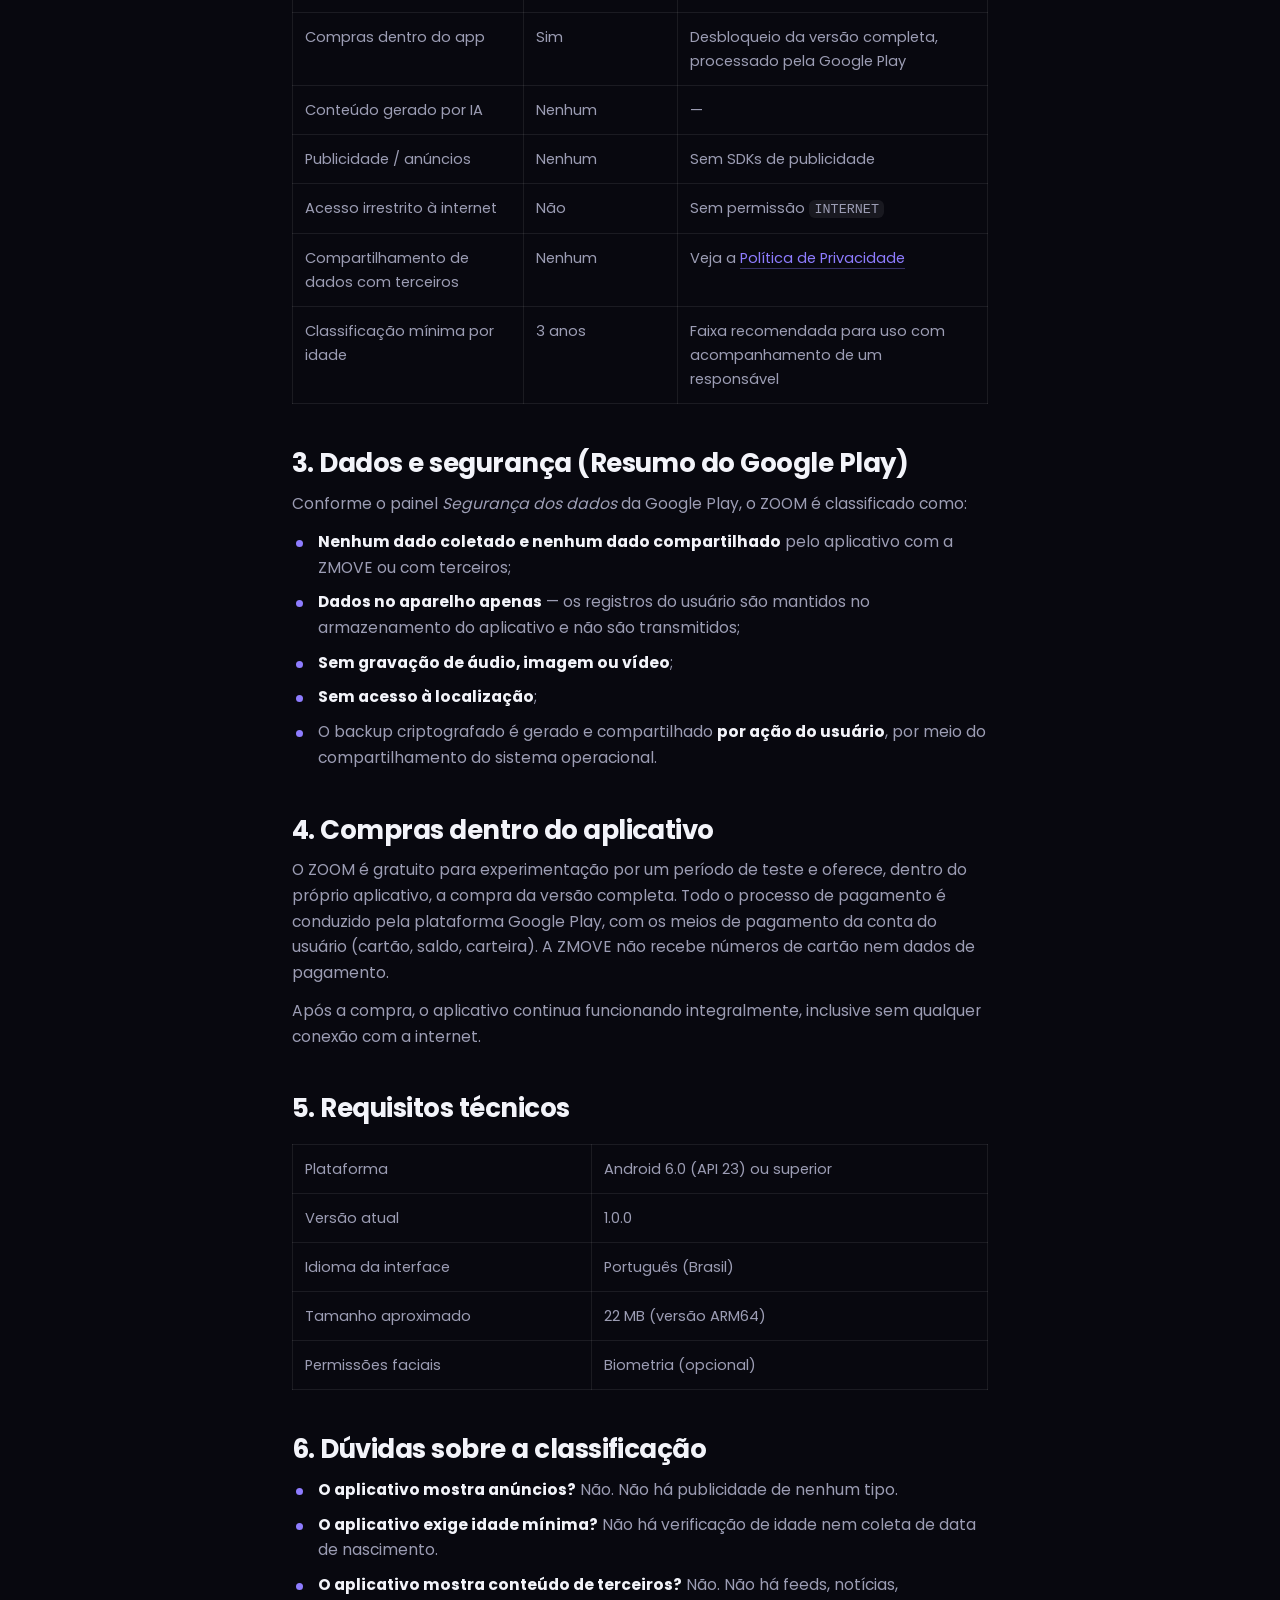
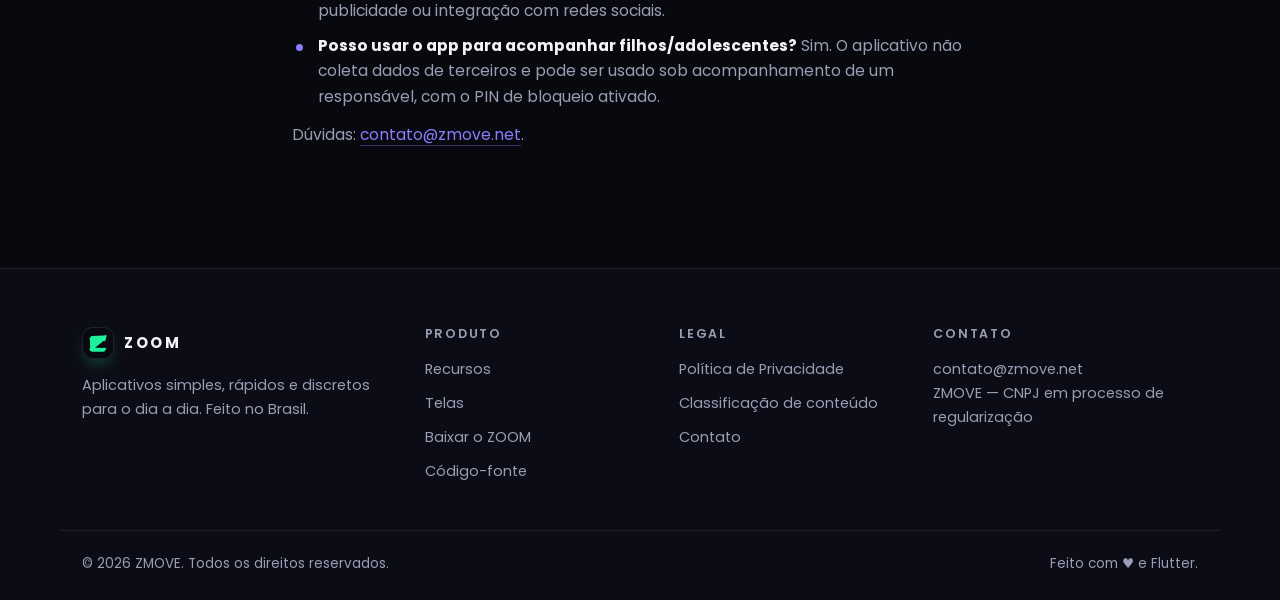
==== commit 8dd1700f: "docs: usa o icone real do app (Z verde) e separa ZOOM de ZMOVE O simbolo do site passa a ser o propr" ====
--- a/docs/classificacao.html
+++ b/docs/classificacao.html
@@ -8,7 +8,7 @@
 <meta name="theme-color" content="#08080F">
 <link rel="canonical" href="https://zmove.net/classificacao.html">
 <meta property="og:type" content="article">
-<meta property="og:site_name" content="ZMOVE">
+<meta property="og:site_name" content="ZOOM">
 <meta property="og:title" content="Classificação de conteúdo — ZOOM">
 <meta property="og:description" content="Livre (L) para todos os públicos. Sem anúncios e sem conteúdo restrito.">
 <meta property="og:url" content="https://zmove.net/classificacao.html">
@@ -21,11 +21,9 @@
 
 <header class="topbar">
   <div class="wrap topbar__inner">
-    <a class="brand" href="index.html" aria-label="ZMOVE — página inicial">
-      <span class="brand__mark" aria-hidden="true">
-        <svg viewBox="0 0 32 32" width="28" height="28"><defs><linearGradient id="bgc" x1="0" y1="0" x2="1" y2="1"><stop offset="0" stop-color="#8E7CFF"/><stop offset="1" stop-color="#6C5CE7"/></linearGradient></defs><rect width="32" height="32" rx="9" fill="url(#bgc)"/><path d="M9 10.5h14L12.5 21.5H23" fill="none" stroke="#fff" stroke-width="2.6" stroke-linecap="round" stroke-linejoin="round"/></svg>
-      </span>
-      <span class="brand__name">ZMOVE</span>
+    <a class="brand" href="index.html" aria-label="ZOOM — aplicativo da ZMOVE">
+      <span class="brand__mark" aria-hidden="true"><svg viewBox="0 0 677 652" width="21" height="20"><path d="M652 4 L673 27 L611 239 L546 226 L225 485 L666 501 L598 620 L553 647 L106 645 L74 622 L42 618 L10 555 L38 454 L27 173 L4 144 L90 35 L566 19 Z" fill="#1FF09D"/></svg></span>
+      <span class="brand__name">ZOOM</span><span class="brand__by">da ZMOVE</span>
     </a>
     <nav class="nav" aria-label="Navegação principal">
       <a href="index.html#recursos">Recursos</a>
@@ -129,10 +127,8 @@
   <div class="wrap footer__grid">
     <div>
       <a class="brand" href="index.html">
-        <span class="brand__mark" aria-hidden="true">
-          <svg viewBox="0 0 32 32" width="26" height="26"><defs><linearGradient id="bgf2" x1="0" y1="0" x2="1" y2="1"><stop offset="0" stop-color="#8E7CFF"/><stop offset="1" stop-color="#6C5CE7"/></linearGradient></defs><rect width="32" height="32" rx="9" fill="url(#bgf2)"/><path d="M9 10.5h14L12.5 21.5H23" fill="none" stroke="#fff" stroke-width="2.6" stroke-linecap="round" stroke-linejoin="round"/></svg>
-        </span>
-        <span class="brand__name">ZMOVE</span>
+        <span class="brand__mark" aria-hidden="true"><svg viewBox="0 0 677 652" width="18" height="17"><path d="M652 4 L673 27 L611 239 L546 226 L225 485 L666 501 L598 620 L553 647 L106 645 L74 622 L42 618 L10 555 L38 454 L27 173 L4 144 L90 35 L566 19 Z" fill="#1FF09D"/></svg></span>
+        <span class="brand__name">ZOOM</span>
       </a>
       <p class="footer__about">Aplicativos simples, rápidos e discretos para o dia a dia. Feito no Brasil.</p>
     </div>
--- a/docs/assets/css/site.css
+++ b/docs/assets/css/site.css
@@ -57,7 +57,9 @@
 .topbar__inner{display:flex;align-items:center;gap:22px;height:68px}
 .brand{display:inline-flex;align-items:center;gap:10px;font-weight:700;letter-spacing:.14em;font-size:15px}
 .brand__name{white-space:nowrap;letter-spacing:.18em}
-.brand__mark{display:grid;place-items:center;filter:drop-shadow(0 6px 14px rgba(108,92,231,.45))}
+.brand__mark{display:grid;place-items:center;width:32px;height:32px;border-radius:10px;
+  background:#080911;box-shadow:inset 0 0 0 1px rgba(255,255,255,.10),0 8px 18px -8px rgba(31,240,157,.55)}
+.brand__by{font-size:11px;font-weight:500;letter-spacing:.16em;color:var(--muted);opacity:.8;white-space:nowrap}
 .nav{display:flex;gap:26px;margin-left:auto;font-size:14.5px;color:var(--muted)}
 .nav a{transition:color .2s}
 .nav a:hover{color:var(--text)}
@@ -267,6 +269,9 @@
   .footer__bottom{flex-direction:column;gap:6px}
   .h2{max-width:none}
 }
+@media (max-width:560px){
+  .brand__by{display:none}
+}
 @media (prefers-reduced-motion:reduce){
   html{scroll-behavior:auto}
   *,*::before,*::after{animation-duration:.001ms !important;animation-iteration-count:1 !important;transition-duration:.001ms !important}
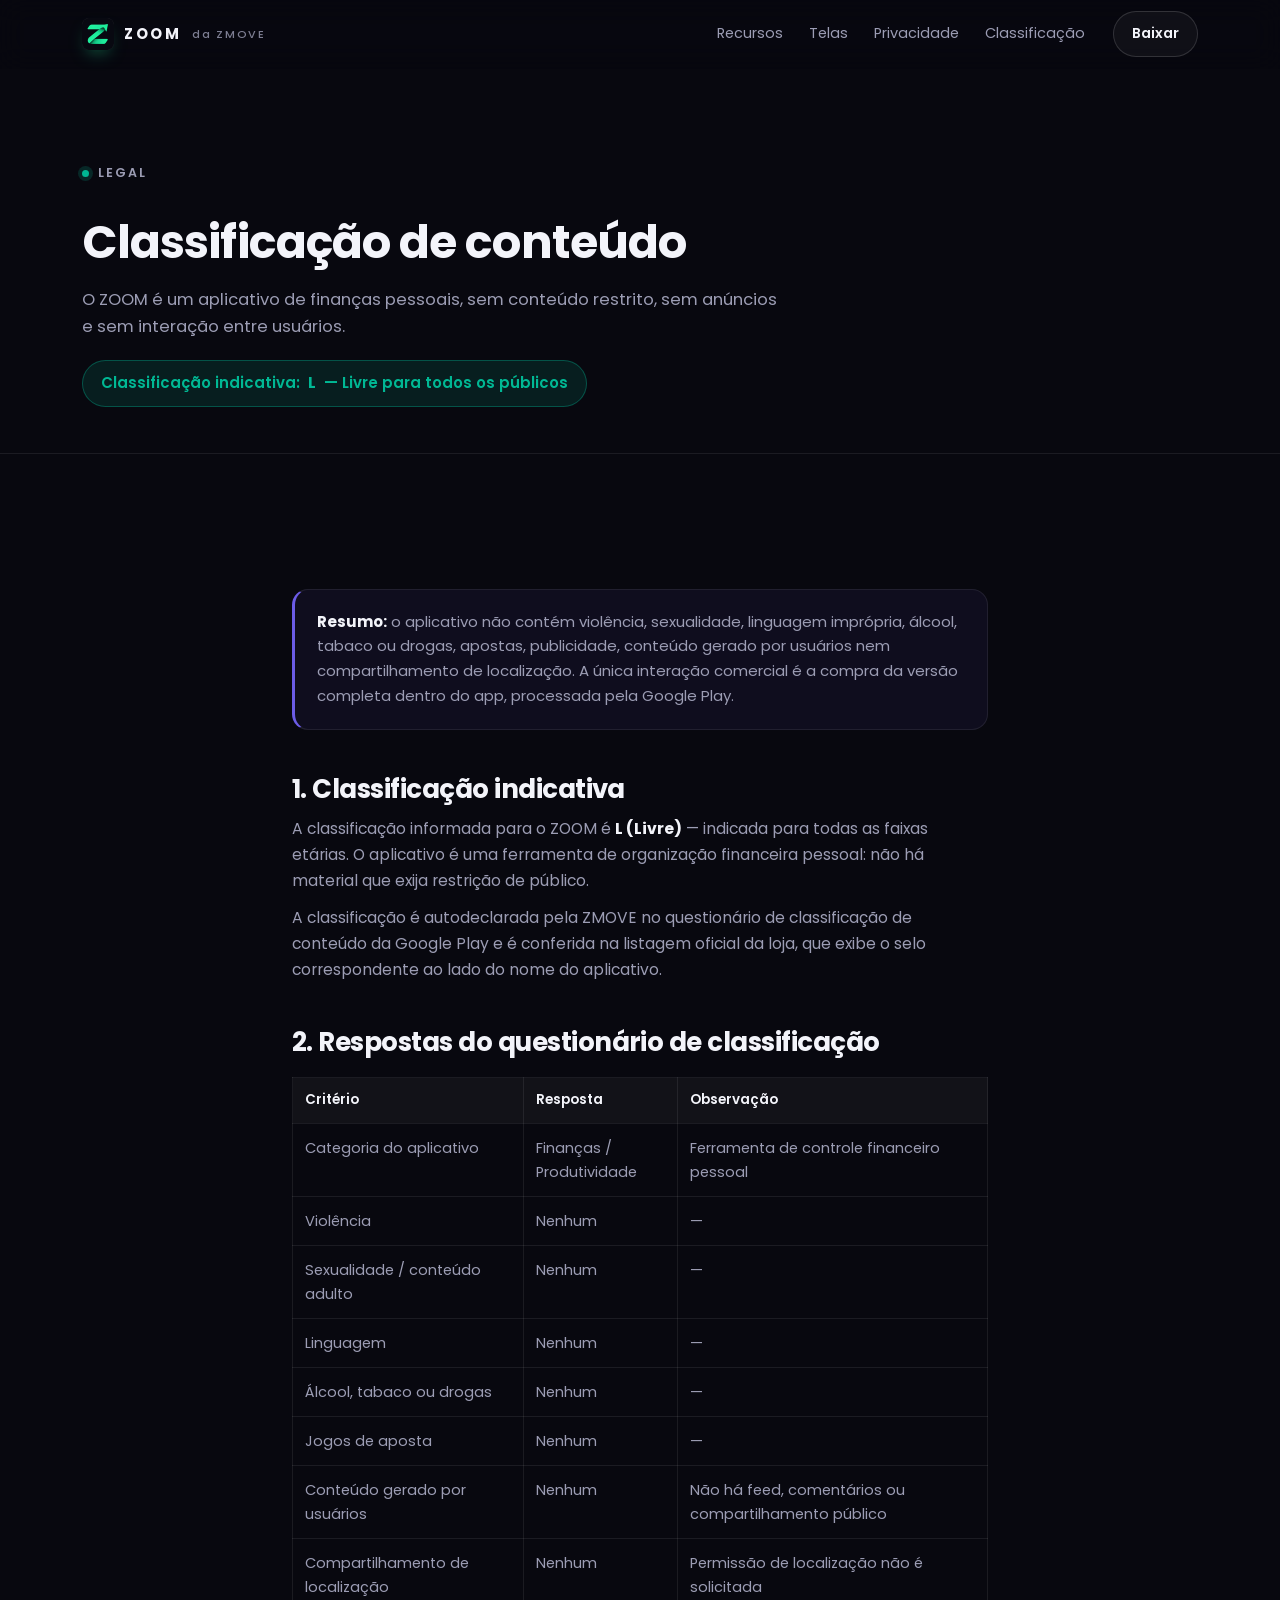
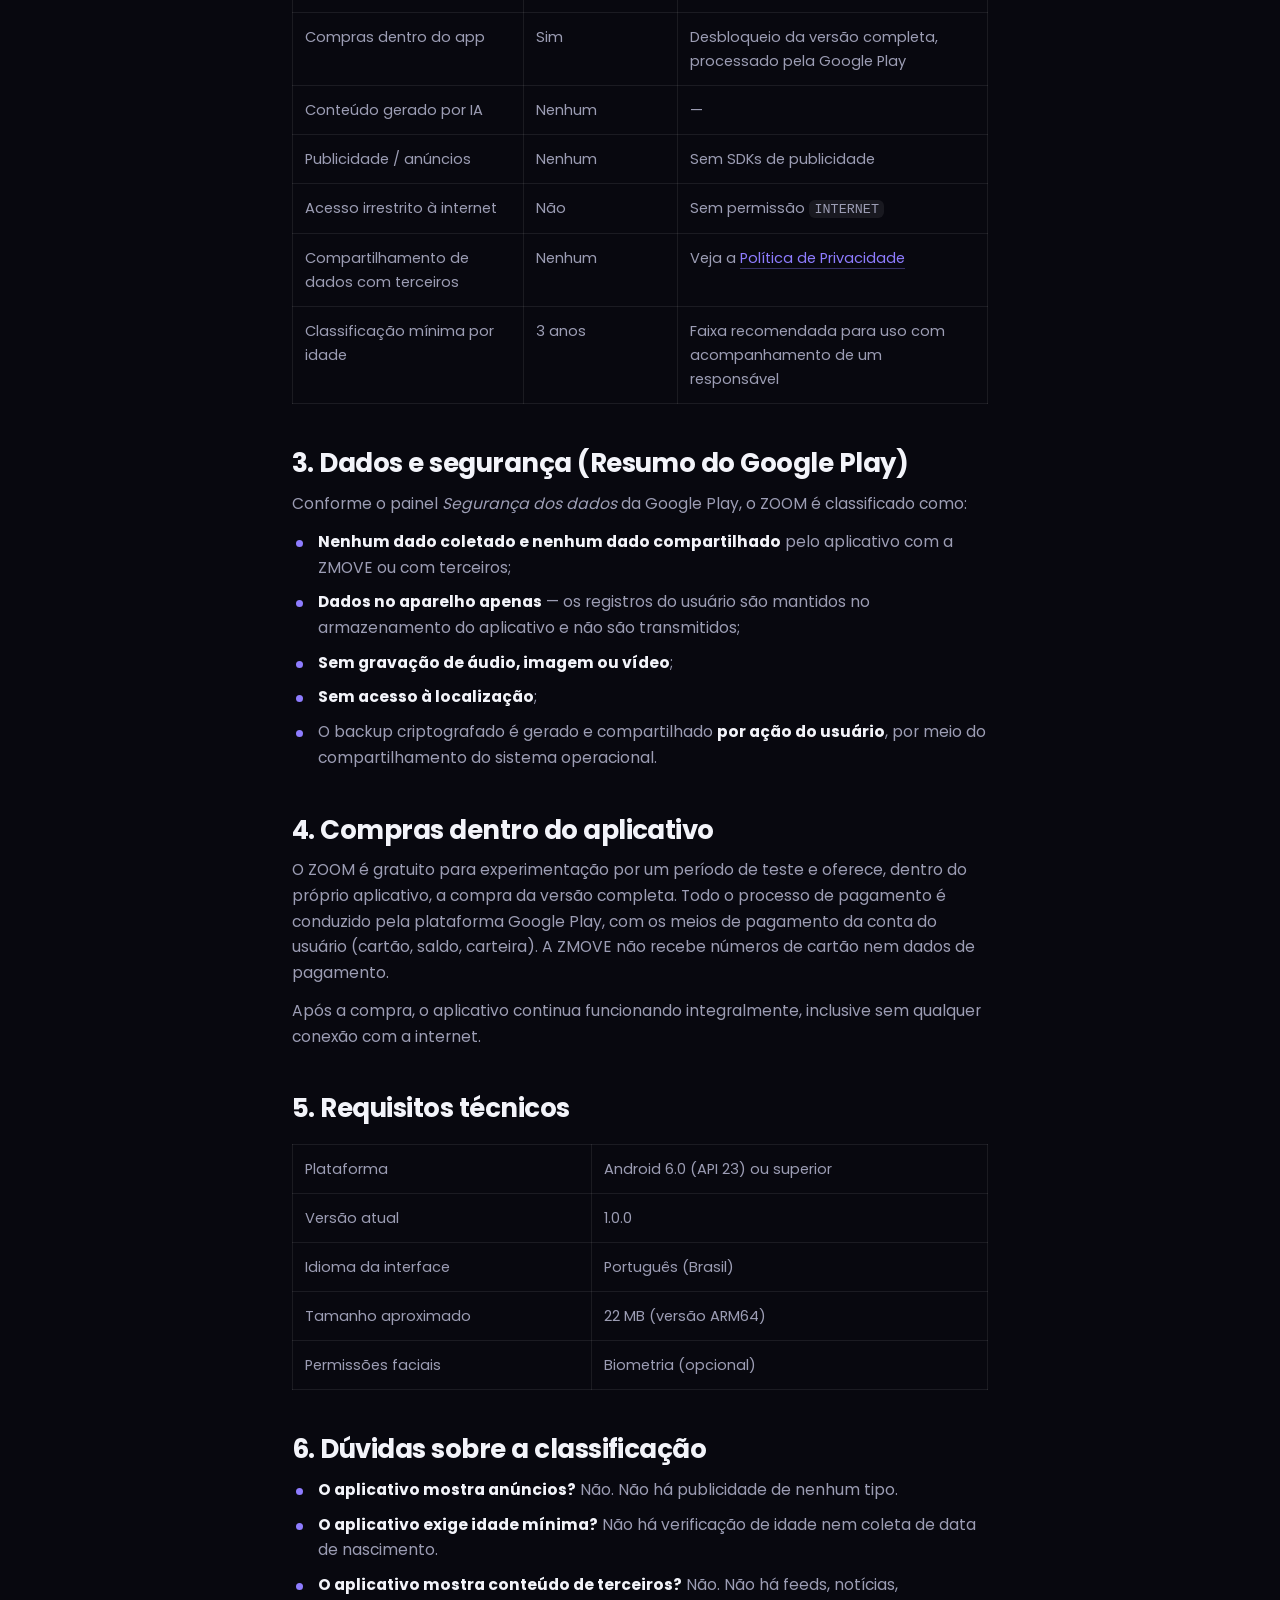
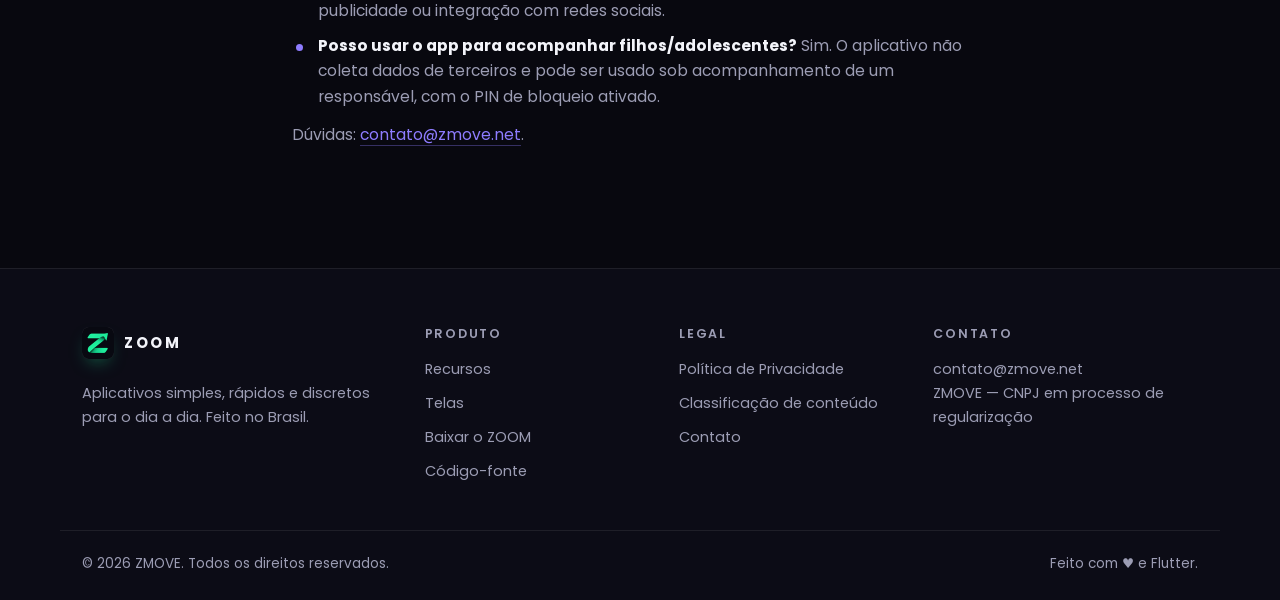
==== commit a69daa37: "docs: icones em raster do app (sem borrão) no lugar do SVG tracado O Z do cabecalho/rodape e o favic" ====
--- a/docs/classificacao.html
+++ b/docs/classificacao.html
@@ -12,8 +12,10 @@
 <meta property="og:title" content="Classificação de conteúdo — ZOOM">
 <meta property="og:description" content="Livre (L) para todos os públicos. Sem anúncios e sem conteúdo restrito.">
 <meta property="og:url" content="https://zmove.net/classificacao.html">
-<link rel="icon" href="favicon.svg" type="image/svg+xml">
+<link rel="icon" href="favicon.ico" sizes="any">
+<link rel="icon" href="assets/img/favicon-32.png" type="image/png" sizes="32x32">
 <link rel="preload" href="assets/fonts/Poppins-600.ttf" as="font" type="font/ttf" crossorigin>
+<link rel="preload" href="assets/img/marca-64.png" as="image" type="image/png">
 <link rel="stylesheet" href="assets/css/site.css">
 </head>
 <body>
@@ -22,7 +24,7 @@
 <header class="topbar">
   <div class="wrap topbar__inner">
     <a class="brand" href="index.html" aria-label="ZOOM — aplicativo da ZMOVE">
-      <span class="brand__mark" aria-hidden="true"><svg viewBox="0 0 677 652" width="21" height="20"><path d="M652 4 L673 27 L611 239 L546 226 L225 485 L666 501 L598 620 L553 647 L106 645 L74 622 L42 618 L10 555 L38 454 L27 173 L4 144 L90 35 L566 19 Z" fill="#1FF09D"/></svg></span>
+      <span class="brand__mark" aria-hidden="true"><img src="assets/img/marca-64.png" width="32" height="32" alt="" decoding="async"></span>
       <span class="brand__name">ZOOM</span><span class="brand__by">da ZMOVE</span>
     </a>
     <nav class="nav" aria-label="Navegação principal">
@@ -127,7 +129,7 @@
   <div class="wrap footer__grid">
     <div>
       <a class="brand" href="index.html">
-        <span class="brand__mark" aria-hidden="true"><svg viewBox="0 0 677 652" width="18" height="17"><path d="M652 4 L673 27 L611 239 L546 226 L225 485 L666 501 L598 620 L553 647 L106 645 L74 622 L42 618 L10 555 L38 454 L27 173 L4 144 L90 35 L566 19 Z" fill="#1FF09D"/></svg></span>
+        <span class="brand__mark" aria-hidden="true"><img src="assets/img/marca-64.png" width="32" height="32" alt="" decoding="async"></span>
         <span class="brand__name">ZOOM</span>
       </a>
       <p class="footer__about">Aplicativos simples, rápidos e discretos para o dia a dia. Feito no Brasil.</p>
--- a/docs/assets/css/site.css
+++ b/docs/assets/css/site.css
@@ -57,8 +57,9 @@
 .topbar__inner{display:flex;align-items:center;gap:22px;height:68px}
 .brand{display:inline-flex;align-items:center;gap:10px;font-weight:700;letter-spacing:.14em;font-size:15px}
 .brand__name{white-space:nowrap;letter-spacing:.18em}
-.brand__mark{display:grid;place-items:center;width:32px;height:32px;border-radius:10px;
-  background:#080911;box-shadow:inset 0 0 0 1px rgba(255,255,255,.10),0 8px 18px -8px rgba(31,240,157,.55)}
+.brand__mark{display:grid;place-items:center;width:32px;height:32px}
+.brand__mark img{display:block;width:32px;height:32px;border-radius:7px;
+  box-shadow:inset 0 0 0 1px rgba(255,255,255,.10),0 8px 18px -8px rgba(31,240,157,.55)}
 .brand__by{font-size:11px;font-weight:500;letter-spacing:.16em;color:var(--muted);opacity:.8;white-space:nowrap}
 .nav{display:flex;gap:26px;margin-left:auto;font-size:14.5px;color:var(--muted)}
 .nav a{transition:color .2s}
